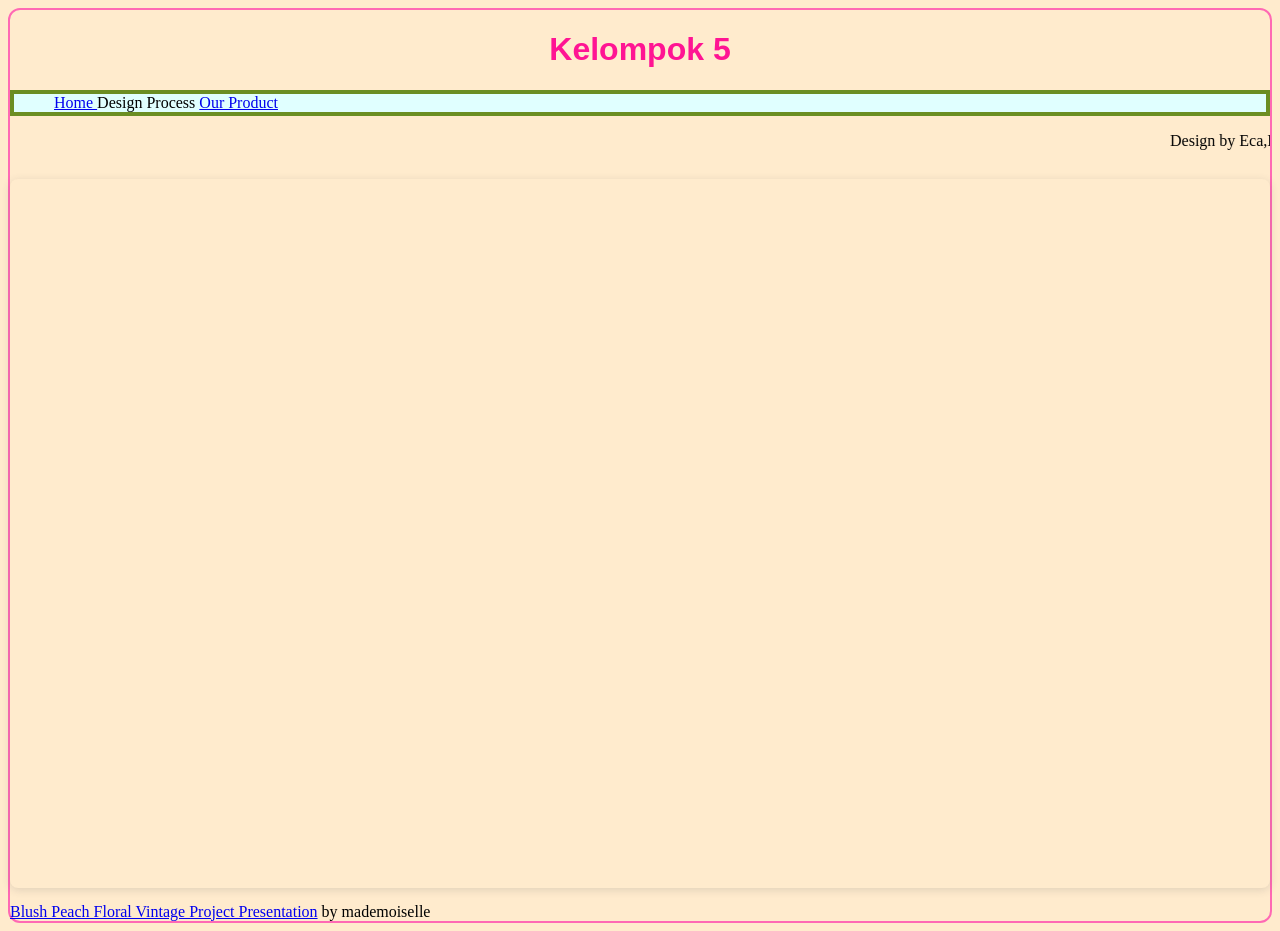
==== design-process.html @ b3d25e27 "Rename design.process.html to design-process.html" ====
<!doctype html>

<html>
    <head>
        <meta charset="utf-8">

        <title>Blank template</title>

        <!-- Load external CSS styles -->
        <link rel="stylesheet" href="styles.css">

    </head>

    <body>

        <h1> Kelompok 5 </h1>
        <ul>
            <li> <a href = "index.html" > Home </a> </li>
            <li> Design Process </li>
            <li> <a href = "our-product.html" > Our Product </a> </li>
        </ul>             
        <marquee> Design by Eca,Dyandra,Faw,Jasmine </marquee>
      <div style="position: relative; width: 100%; height: 0; padding-top: 56.2500%;
 padding-bottom: 0; box-shadow: 0 2px 8px 0 rgba(63,69,81,0.16); margin-top: 1.6em; margin-bottom: 0.9em; overflow: hidden;
 border-radius: 8px; will-change: transform;">
  <iframe loading="lazy" style="position: absolute; width: 100%; height: 100%; top: 0; left: 0; border: none; padding: 0;margin: 0;"
    src="https://www.canva.com/design/DAHI8t2Dmrc/odgiKveBtqe4xtj3O4Hxjw/view?embed" allowfullscreen="allowfullscreen" allow="fullscreen">
  </iframe>
</div>
<a href="https:&#x2F;&#x2F;www.canva.com&#x2F;design&#x2F;DAHI8t2Dmrc&#x2F;odgiKveBtqe4xtj3O4Hxjw&#x2F;view?utm_content=DAHI8t2Dmrc&amp;utm_campaign=designshare&amp;utm_medium=embeds&amp;utm_source=link" target="_blank" rel="noopener">Blush Peach Floral Vintage Project Presentation</a> by mademoiselle
        
        <!-- Load external JavaScript -->
        <script src="scripts.js"></script>
        
    </body>

</html>
---- styles.css ----
/* Place your CSS styles in this file */

h1 {
    text-align: center;
    font-family: "Source Sans Pro", sans-serif;
    font-weight: bold;
    color :deeppink
}
body {background-color:blanchedalmond;
     border:2px solid hotpink;
     border-radius: 12px;
}

img {
     width: 400px;
     height: 400px;
}

.p2 { text-align: center;
    color: deeppink;
}

ul {list-style-type:none;
    background-color :lightcyan;
    border : 4px solid olivedrab
}

li {display: inline;
}
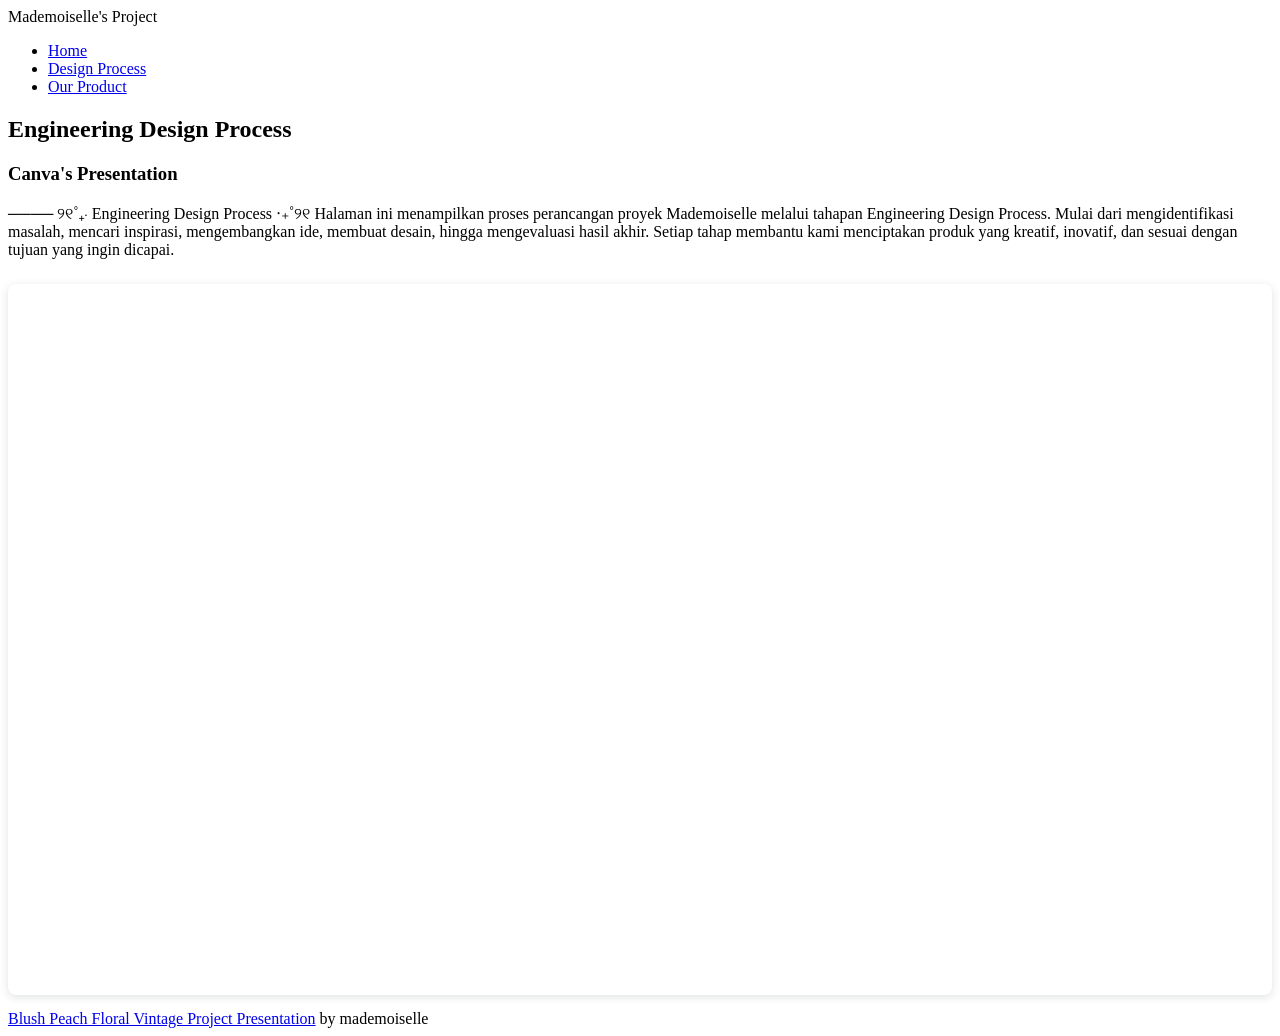
==== commit b0613b69: "Update design-process.html" ====
--- a/design-process.html
+++ b/design-process.html
@@ -1,25 +1,43 @@
-<!doctype html>
+<!DOCTYPE html>
+<html lang="id">
+<head>
+<meta charset="UTF-8">
+<meta name="viewport" content="width=device-width, initial-scale=1.0">
+<title>Desain Process</title>
+<link rel="stylesheet" href="css/style.css">
+</head>
+<body>
 
-<html>
-    <head>
-        <meta charset="utf-8">
+      
+<nav>
+    <div class="logo">Mademoiselle's Project</div>
 
-        <title>Blank template</title>
-
-        <!-- Load external CSS styles -->
-        <link rel="stylesheet" href="styles.css">
-
-    </head>
-
-    <body>
-
-        <h1> Kelompok 5 </h1>
         <ul>
             <li> <a href = "index.html" > Home </a> </li>
-            <li> Design Process </li>
+            <li> <a href = "design-process.html" > Design Process </a> </li>
             <li> <a href = "our-product.html" > Our Product </a> </li>
-        </ul>             
-        <marquee> Design by Eca,Dyandra,Faw,Jasmine </marquee>
+   </ul>
+</nav>
+
+<section class="page">
+
+    <h1>Engineering Design Process</h1>
+
+    <div class="card">
+
+        <h3>Canva's Presentation</h3>
+
+        <p>
+        ──── ୨୧˚₊‧ Engineering Design Process ‧₊˚୨୧
+
+            Halaman ini menampilkan proses perancangan proyek Mademoiselle melalui tahapan Engineering Design Process. 
+            Mulai dari mengidentifikasi masalah, mencari inspirasi, mengembangkan ide, membuat desain, hingga mengevaluasi hasil akhir. 
+            Setiap tahap membantu kami menciptakan produk yang kreatif, inovatif, dan sesuai dengan tujuan yang ingin dicapai.
+
+        </p>            
+
+
+
       <div style="position: relative; width: 100%; height: 0; padding-top: 56.2500%;
  padding-bottom: 0; box-shadow: 0 2px 8px 0 rgba(63,69,81,0.16); margin-top: 1.6em; margin-bottom: 0.9em; overflow: hidden;
  border-radius: 8px; will-change: transform;">
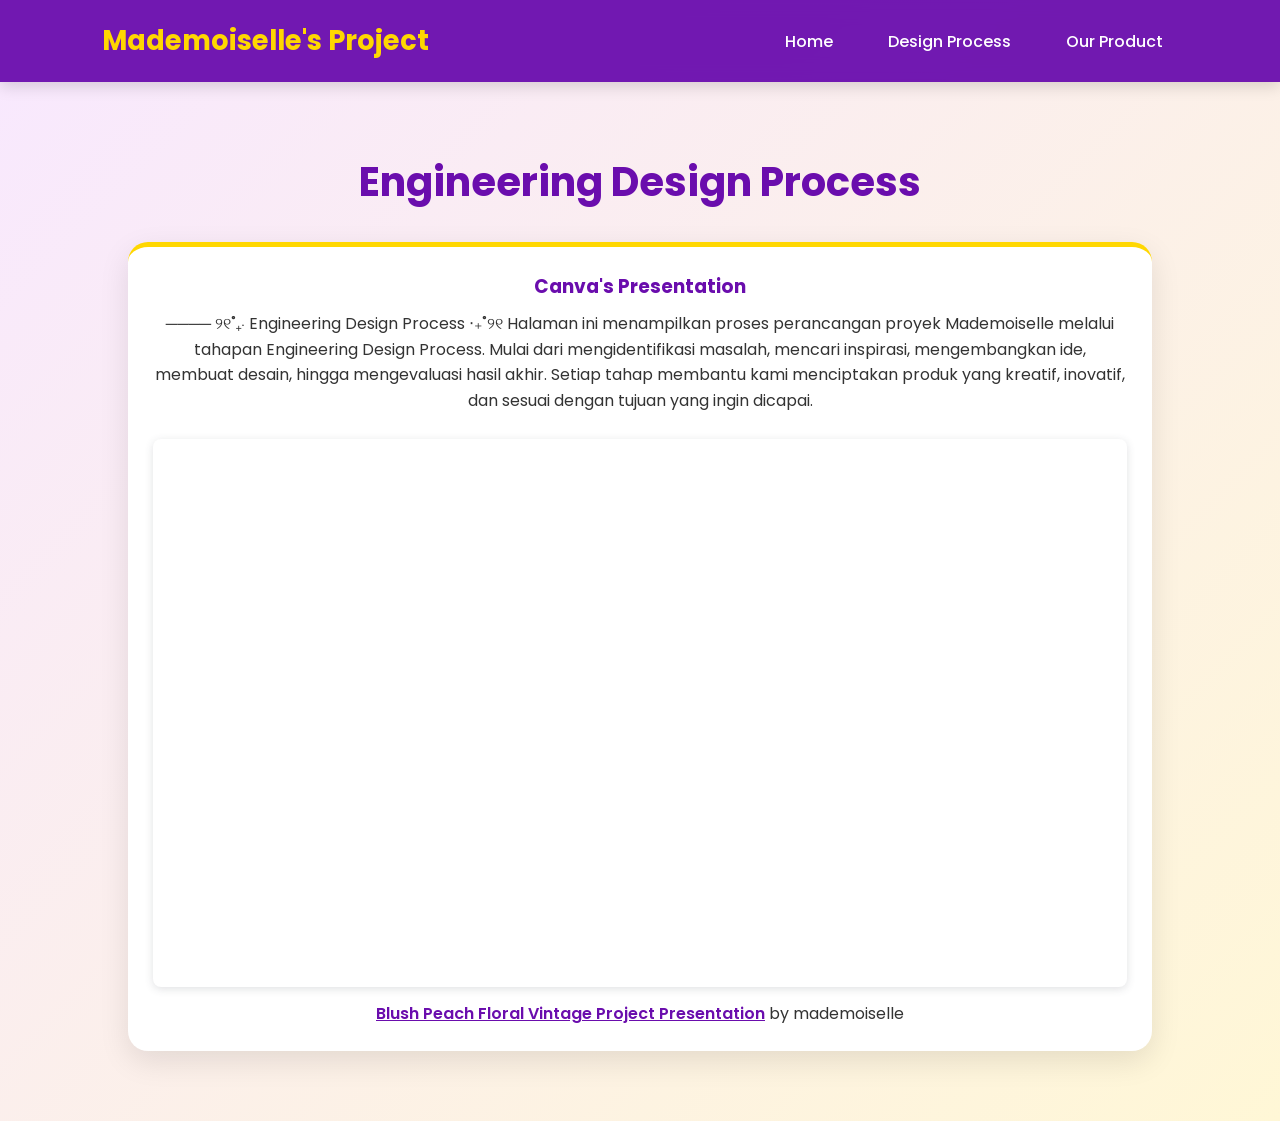
==== commit 8c1dad30: "Update design-process.html" ====
--- a/design-process.html
+++ b/design-process.html
@@ -4,7 +4,7 @@
 <meta charset="UTF-8">
 <meta name="viewport" content="width=device-width, initial-scale=1.0">
 <title>Desain Process</title>
-<link rel="stylesheet" href="css/style.css">
+<link rel="stylesheet" href="styles.css">
 </head>
 <body>
 
--- a/styles.css
+++ b/styles.css
@@ -0,0 +1,241 @@
+/* IMPORT FONT */
+@import url('https://fonts.googleapis.com/css2?family=Poppins:wght@300;400;600;700&display=swap');
+
+/* Place your CSS styles in this file */
+*{
+    margin:0;
+    padding:0;
+    box-sizing:border-box;
+    font-family:'Poppins', sans-serif;
+}
+
+body{
+    background: linear-gradient(135deg,#f8e8ff,#fff7d6);
+    color:#333;
+    min-height:100vh;
+}
+
+/* NAVBAR */
+
+nav{
+    display:flex;
+    justify-content:space-between;
+    align-items:center;
+    padding:20px 8%;
+    background:rgba(106, 13, 173, 0.95);
+    backdrop-filter:blur(10px);
+    position:sticky;
+    top:0;
+    z-index:1000;
+    box-shadow:0 4px 15px rgba(0,0,0,0.15);
+}
+
+.logo{
+    color:#ffd700;
+    font-size:1.7rem;
+    font-weight:700;
+}
+
+nav ul{
+    display:flex;
+    list-style:none;
+    gap:25px;
+}
+
+nav a{
+    text-decoration:none;
+    color:white;
+    font-weight:500;
+    transition:0.3s;
+    padding:8px 15px;
+    border-radius:20px;
+}
+
+nav a:hover{
+    background:#ffd700;
+    color:#6a0dad;
+    transform:translateY(-2px);
+}
+
+/* HERO HOME */
+
+.hero{
+    text-align:center;
+    padding:80px 10%;
+}
+
+.hero h1{
+    font-size:3.5rem;
+    color:#6a0dad;
+    margin-bottom:20px;
+    animation:fadeDown 1s ease;
+}
+
+.hero p{
+    max-width:800px;
+    margin:auto;
+    line-height:1.8;
+    font-size:1.1rem;
+    margin-bottom:30px;
+}
+
+.hero button{
+    padding:14px 30px;
+    border:none;
+    border-radius:30px;
+    background:#ffd700;
+    color:#6a0dad;
+    font-weight:bold;
+    cursor:pointer;
+    transition:0.4s;
+}
+
+.hero button:hover{
+    transform:scale(1.08);
+    box-shadow:0 10px 25px rgba(255,215,0,0.4);
+}
+
+/* CONTAINER */
+
+.container{
+    padding:60px 8%;
+}
+
+.container h2{
+    text-align:center;
+    color:#6a0dad;
+    margin-bottom:40px;
+    font-size:2rem;
+}
+
+/* ANGGOTA */
+
+.anggota{
+    display:grid;
+    grid-template-columns:repeat(auto-fit,minmax(220px,1fr));
+    gap:25px;
+}
+
+/* CARD UMUM */
+
+.card{
+    background:white;
+    padding:25px;
+    border-radius:20px;
+    box-shadow:0 10px 30px rgba(0,0,0,0.1);
+    transition:0.4s;
+    border-top:5px solid #ffd700;
+}
+
+.card:hover{
+    transform:translateY(-10px);
+    box-shadow:0 15px 35px rgba(106,13,173,0.25);
+}
+
+.card h3{
+    color:#6a0dad;
+    margin-bottom:10px;
+}
+
+.card p{
+    line-height:1.6;
+}
+
+/* PAGE Design Process DAN Our Product */
+
+.page{
+    padding:70px 10%;
+    text-align:center;
+}
+
+.page h1{
+    color:#6a0dad;
+    margin-bottom:30px;
+    font-size:2.5rem;
+}
+
+/* Our Product */
+
+.produk-kosong{
+    font-size:1.2rem;
+    color:#666;
+    min-height:200px;
+    display:flex;
+    align-items:center;
+    justify-content:center;
+    background:linear-gradient(
+        135deg,
+        rgba(255,215,0,0.2),
+        rgba(106,13,173,0.1)
+    );
+}
+
+/* IFRAME CANVA */
+
+iframe{
+    border-radius:15px;
+}
+
+/* LINK CANVA */
+
+a{
+    color:#6a0dad;
+    font-weight:600;
+}
+
+a:hover{
+    color:#b8860b;
+}
+
+/* ANIMASI */
+
+@keyframes fadeDown{
+    from{
+        opacity:0;
+        transform:translateY(-40px);
+    }
+    to{
+        opacity:1;
+        transform:translateY(0);
+    }
+}
+
+/* SCROLL ANIMATION */
+
+.card{
+    animation:fadeUp 1s ease;
+}
+
+@keyframes fadeUp{
+    from{
+        opacity:0;
+        transform:translateY(40px);
+    }
+    to{
+        opacity:1;
+        transform:translateY(0);
+    }
+}
+
+/* RESPONSIVE */
+
+@media(max-width:768px){
+
+    nav{
+        flex-direction:column;
+        gap:15px;
+    }
+
+    nav ul{
+        flex-wrap:wrap;
+        justify-content:center;
+    }
+
+    .hero h1{
+        font-size:2.3rem;
+    }
+
+    .page h1{
+        font-size:2rem;
+    }
+}
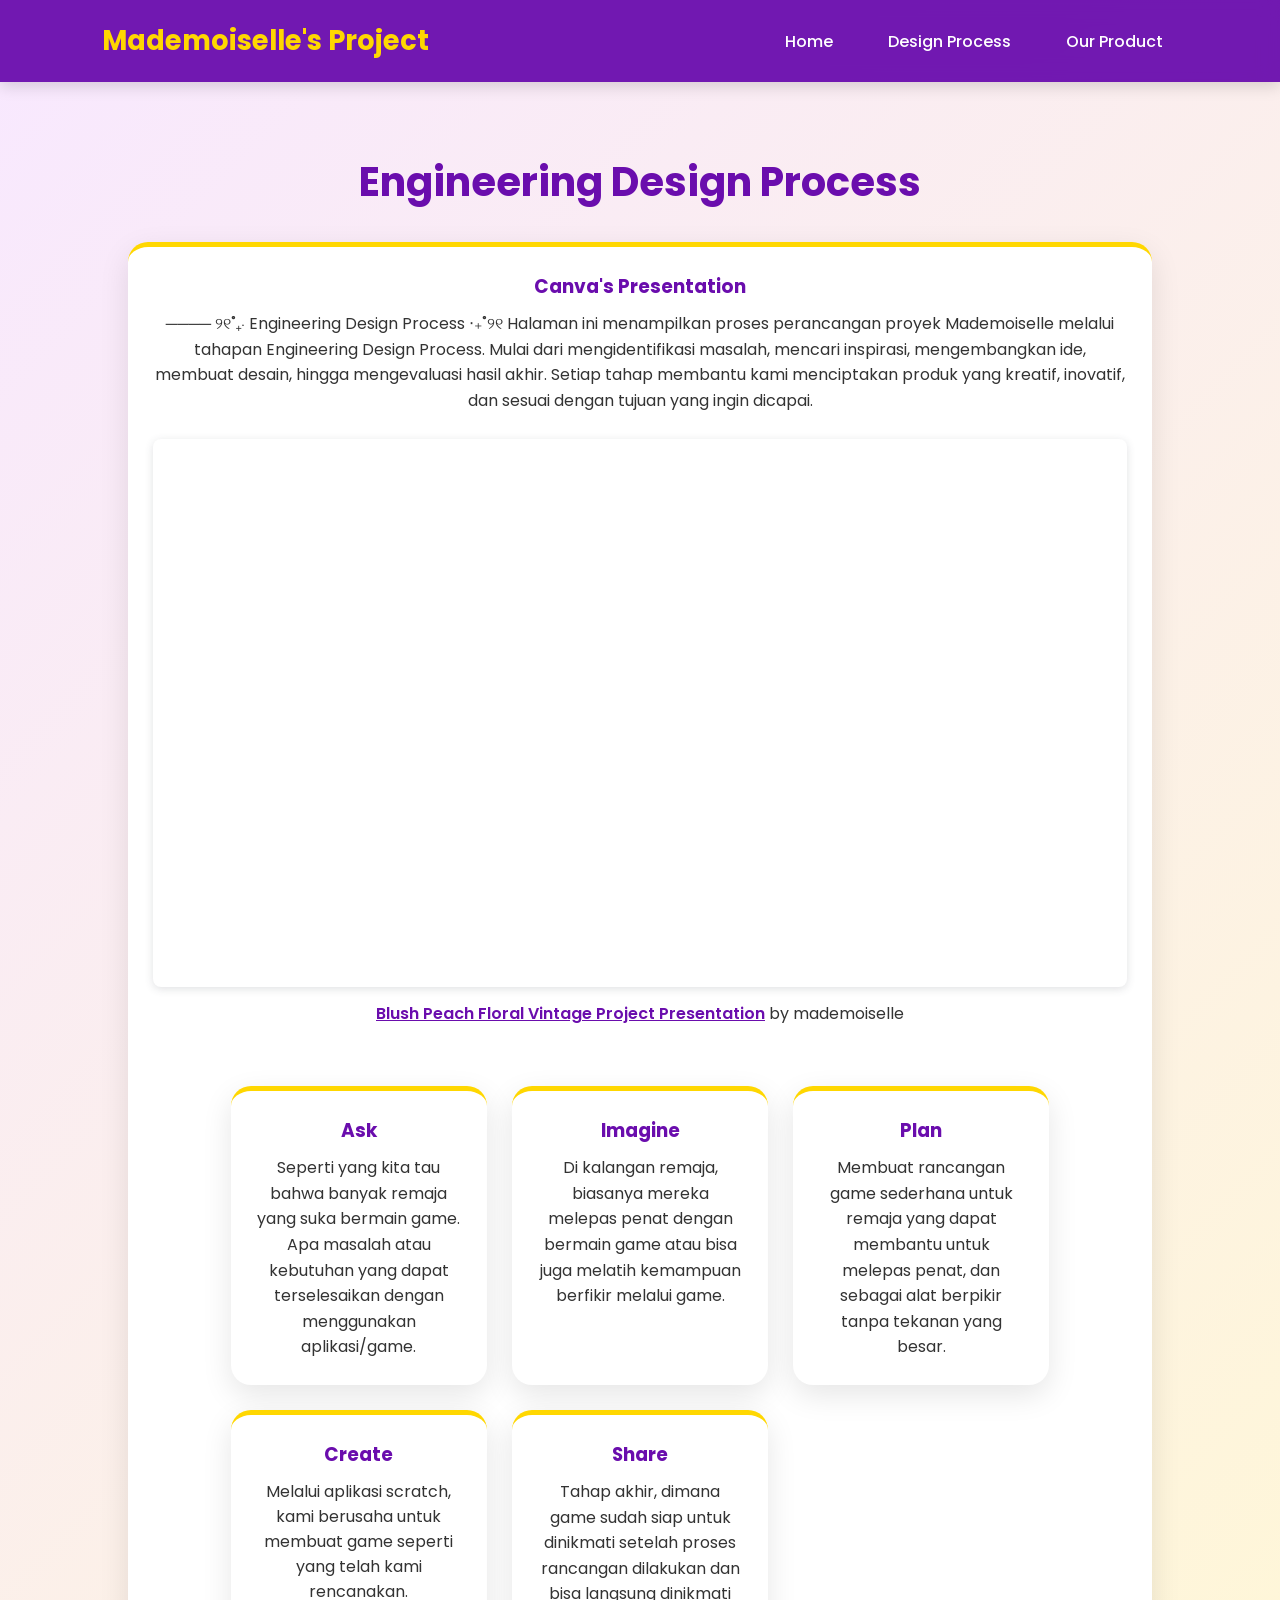
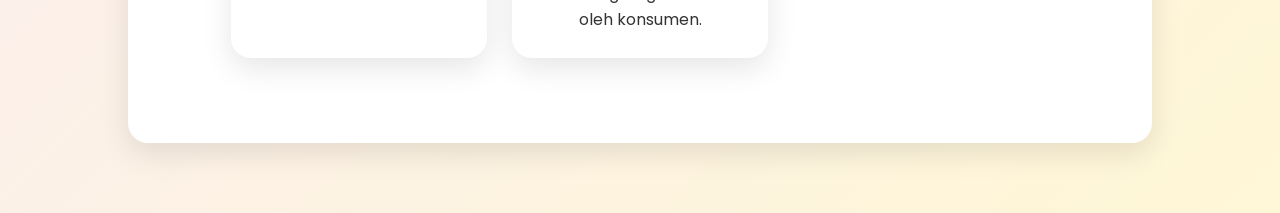
==== commit fa2cd005: "Update design-process.html" ====
--- a/design-process.html
+++ b/design-process.html
@@ -47,7 +47,39 @@
 </div>
 <a href="https:&#x2F;&#x2F;www.canva.com&#x2F;design&#x2F;DAHI8t2Dmrc&#x2F;odgiKveBtqe4xtj3O4Hxjw&#x2F;view?utm_content=DAHI8t2Dmrc&amp;utm_campaign=designshare&amp;utm_medium=embeds&amp;utm_source=link" target="_blank" rel="noopener">Blush Peach Floral Vintage Project Presentation</a> by mademoiselle
         
-        <!-- Load external JavaScript -->
+       <section class="container">
+
+
+    <div class="anggota">
+
+        <div class="card">
+            <h3>Ask</h3>
+            <p>Seperti yang kita tau bahwa banyak remaja yang suka bermain game. Apa masalah atau kebutuhan yang dapat terselesaikan dengan menggunakan aplikasi/game.</p>
+        </div>
+
+        <div class="card">
+            <h3>Imagine</h3>
+            <p>Di kalangan remaja, biasanya mereka melepas penat dengan bermain game atau bisa juga melatih kemampuan berfikir melalui game.</p>
+        </div>
+
+        <div class="card">
+            <h3>Plan</h3>
+            <p>Membuat rancangan game sederhana untuk remaja yang dapat membantu untuk melepas penat, dan sebagai alat berpikir tanpa tekanan yang besar. </p>
+        </div>
+
+        <div class="card">
+            <h3>Create</h3
+            <p>Melalui aplikasi scratch, kami berusaha untuk membuat game seperti yang telah kami rencanakan.</p>
+        </div>
+          
+          <div class="card">
+            <h3>Share</h3>
+            <p>Tahap akhir, dimana game sudah siap untuk dinikmati setelah proses rancangan dilakukan dan bisa langsung dinikmati oleh konsumen.</p>
+          </div>
+
+    </div>
+
+       </section> <!-- Load external JavaScript -->
         <script src="scripts.js"></script>
         
     </body>
--- a/styles.css
+++ b/styles.css
@@ -34,6 +34,11 @@
     color:#ffd700;
     font-size:1.7rem;
     font-weight:700;
+}
+
+img {
+     width: 400px;
+     height: 400px;
 }
 
 nav ul{
